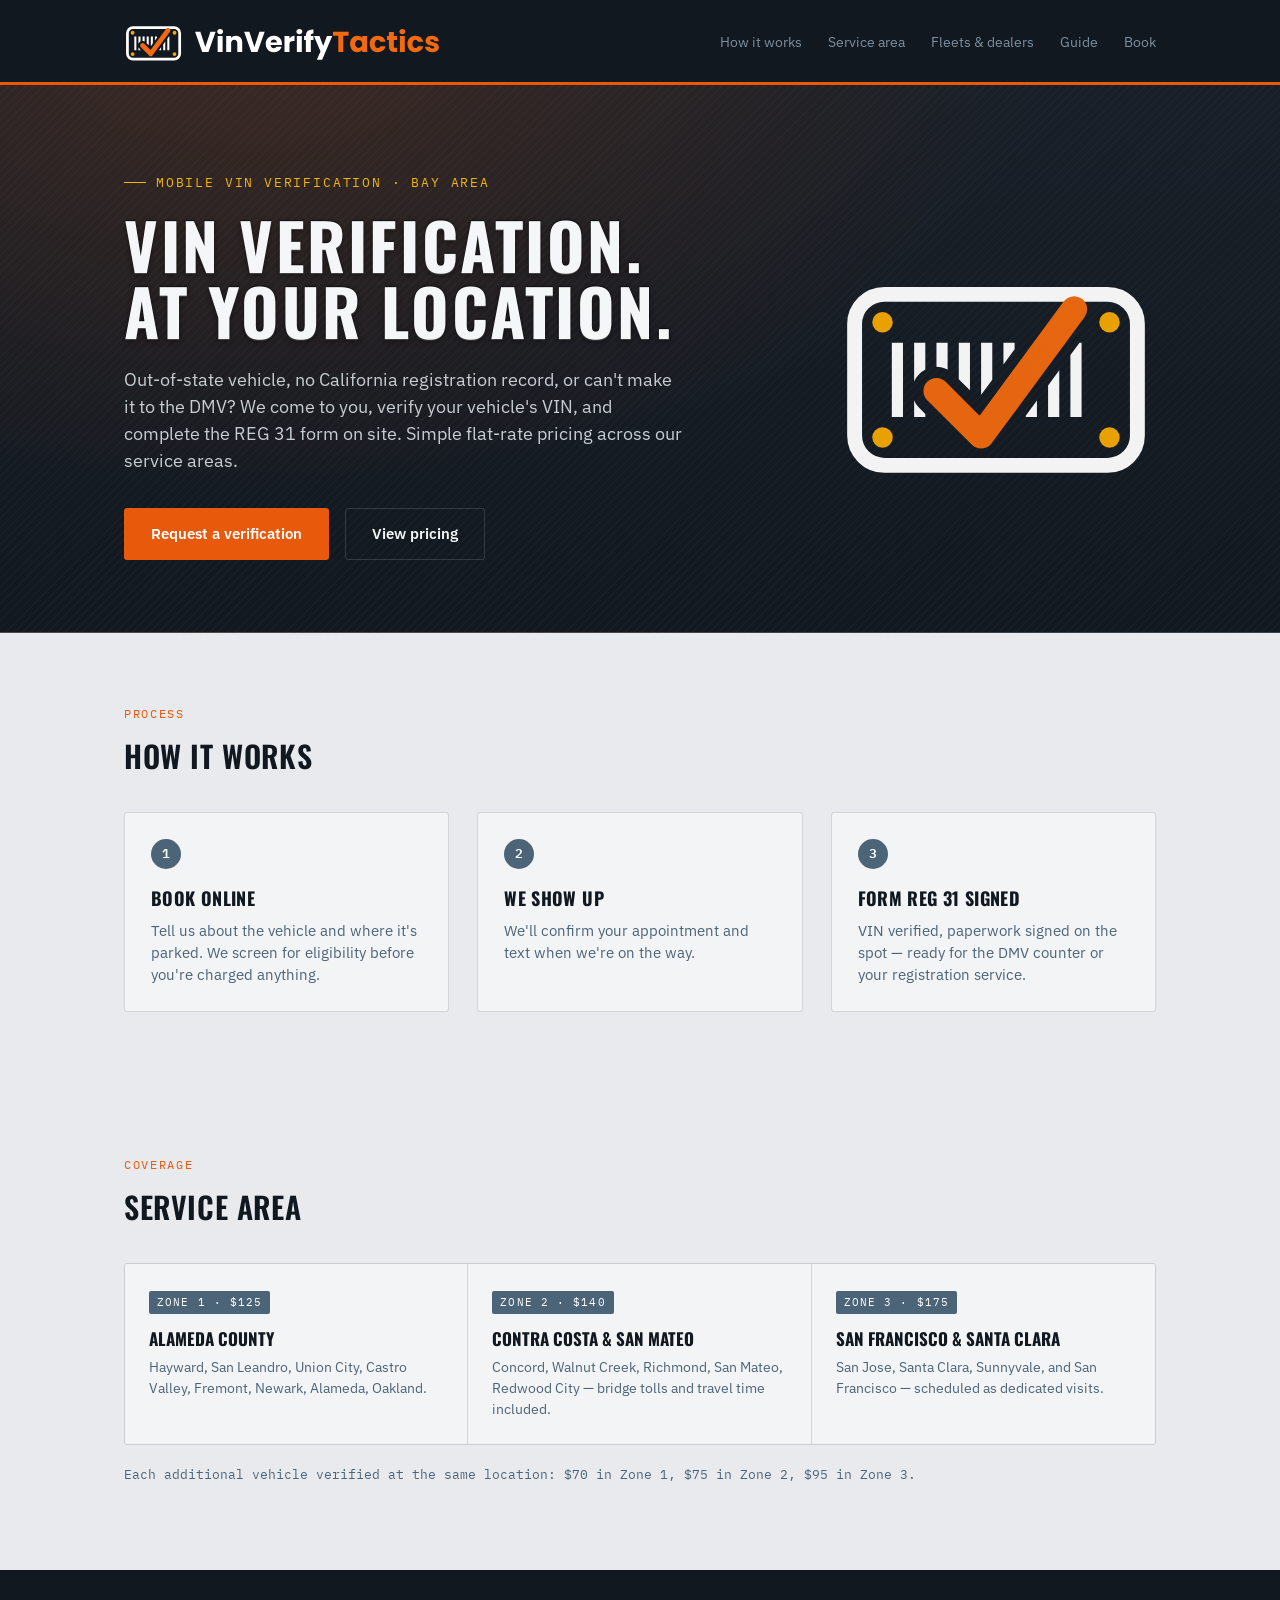
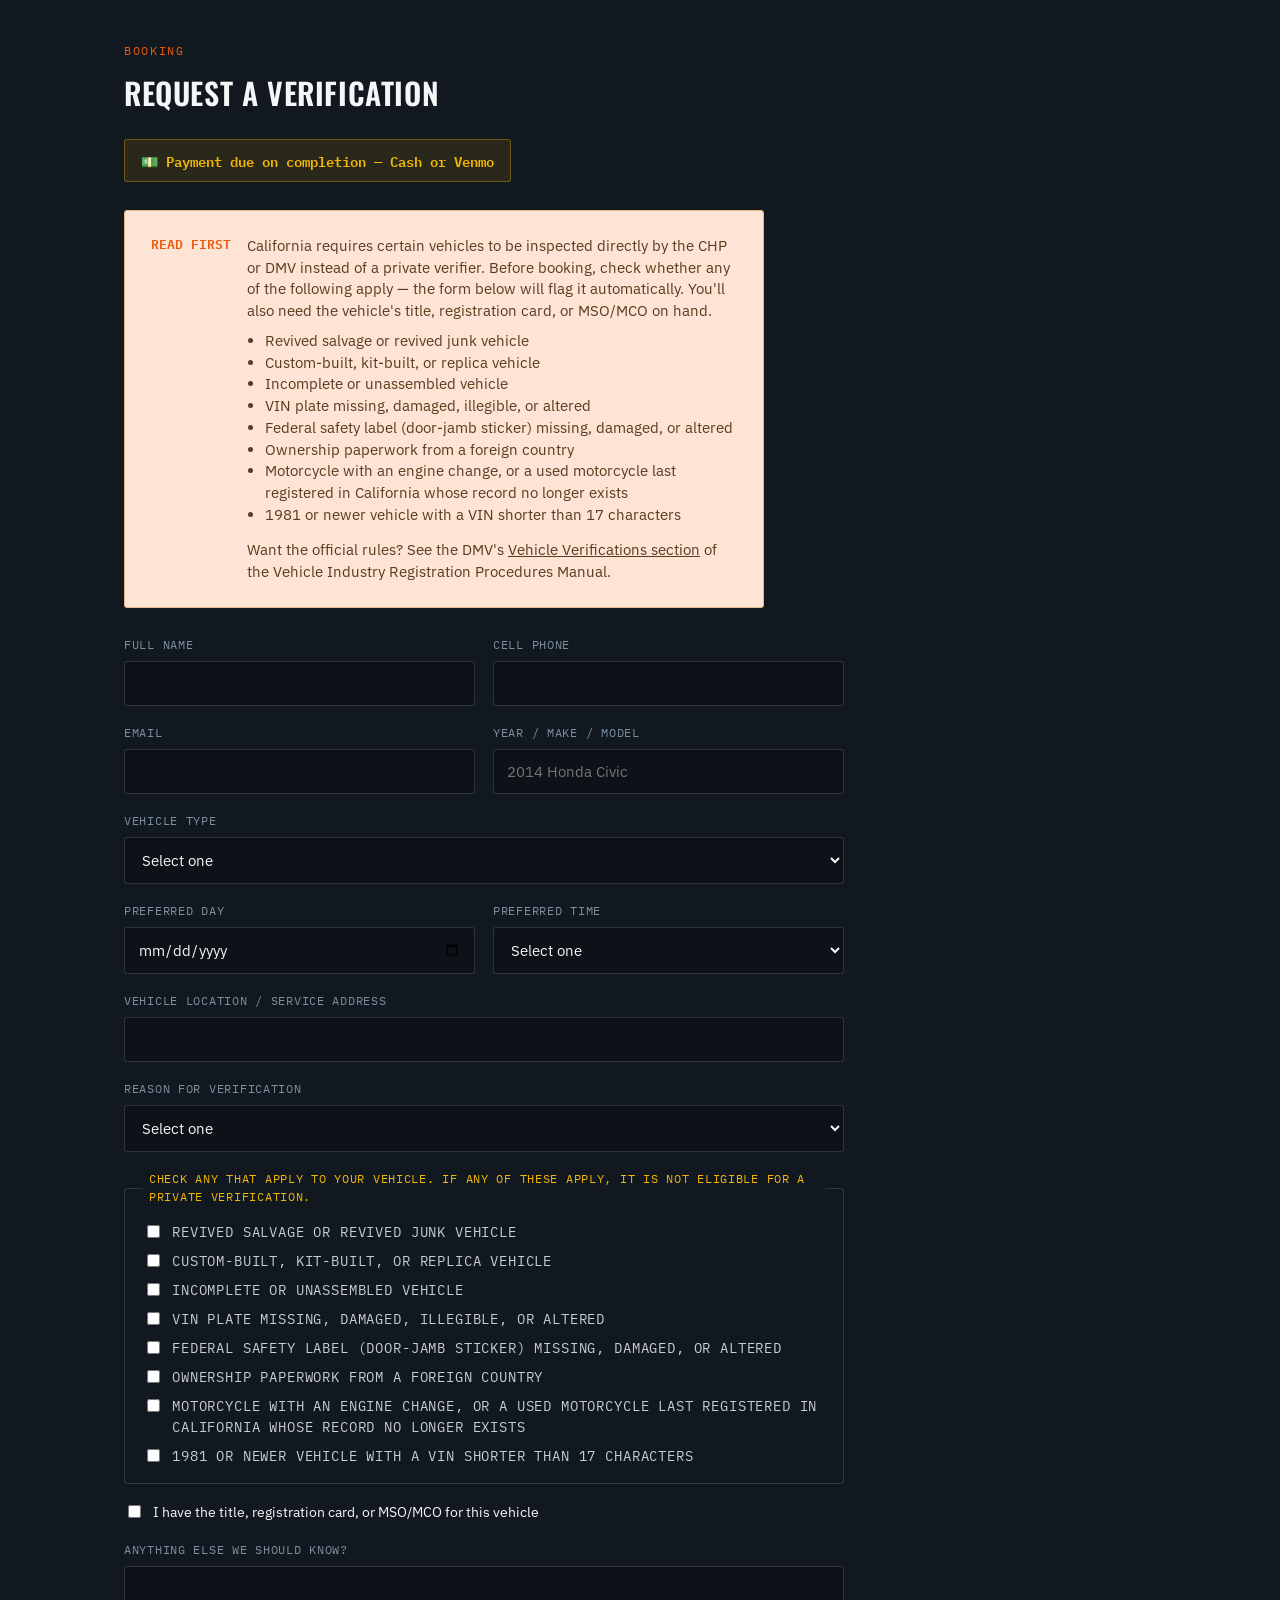
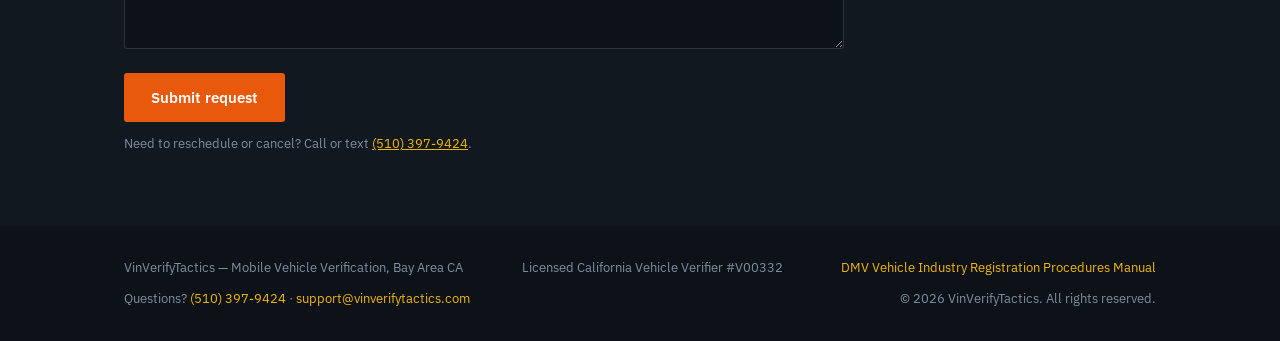
==== index.html @ 60a7d03e "Add copyright notices to site pages and REG 31 tool Co-Authored-By: Claude Sonnet 5.5 <noreply@anthr" ====
<!DOCTYPE html>
<html lang="en">
<head>
<meta charset="UTF-8">
<meta name="viewport" content="width=device-width, initial-scale=1.0">
<title>VinVerifyTactics — Mobile VIN Verification, Bay Area CA</title>
<meta name="description" content="Mobile Form REG 31 VIN verification in Alameda, Contra Costa, San Mateo, and Santa Clara counties. We come to you.">

<!-- Social share preview -->
<meta property="og:title" content="VinVerifyTactics — Mobile VIN Verification, Bay Area CA">
<meta property="og:description" content="Mobile Form REG 31 VIN verification in Alameda, Contra Costa, San Mateo, and Santa Clara counties. We come to you.">
<meta property="og:type" content="website">
<meta property="og:url" content="https://vinverifytactics.com/">
<meta name="twitter:card" content="summary">
<meta name="twitter:title" content="VinVerifyTactics — Mobile VIN Verification, Bay Area CA">
<meta name="twitter:description" content="Mobile Form REG 31 VIN verification in Alameda, Contra Costa, San Mateo, and Santa Clara counties. We come to you.">

<!-- Favicon -->
<link rel="icon" type="image/svg+xml" href="favicon.svg">

<link rel="stylesheet" href="style.css">
</head>
<body>

<header class="site-header">
  <div class="wrap">
    <a href="#" class="brand-logo" aria-label="VinVerifyTactics home"><img src="logo.svg" alt="VinVerifyTactics" height="46"></a>
    <nav>
      <a href="#how">How it works</a>
      <a href="#areas">Service area</a>
      <a href="fleet.html">Fleets &amp; dealers</a>
      <a href="guide.html">Guide</a>
      <a href="#book">Book</a>
    </nav>
  </div>
</header>

<section class="hero">
  <div class="wrap">
    <img src="logo-icon.svg" alt="" aria-hidden="true" class="hero-mark">
    <div class="eyebrow">Mobile VIN Verification · Bay Area</div>
    <h1 class="stamped">VIN verification.<br>At your location.</h1>
    <p class="lede">Out-of-state vehicle, no California registration record, or can't make it to the DMV? We come to you, verify your vehicle's VIN, and complete the REG 31 form on site. Simple flat-rate pricing across our service areas.</p>
    <div>
      <a href="#book" class="btn btn-primary">Request a verification</a>
      <a href="#areas" class="btn btn-ghost" style="margin-left:12px;">View pricing</a>
    </div>
  </div>
</section>

<section id="how">
  <div class="wrap">
    <div class="section-label">Process</div>
    <h2>How it works</h2>
    <div class="steps">
      <div class="step">
        <div class="num">1</div>
        <h3>Book online</h3>
        <p>Tell us about the vehicle and where it's parked. We screen for eligibility before you're charged anything.</p>
      </div>
      <div class="step">
        <div class="num">2</div>
        <h3>We show up</h3>
        <p>We'll confirm your appointment and text when we're on the way.</p>
      </div>
      <div class="step">
        <div class="num">3</div>
        <h3>Form REG 31 signed</h3>
        <p>VIN verified, paperwork signed on the spot — ready for the DMV counter or your registration service.</p>
      </div>
    </div>
  </div>
</section>

<section id="areas">
  <div class="wrap">
    <div class="section-label">Coverage</div>
    <h2>Service area</h2>
    <div class="zones">
      <div class="zone z1">
        <span class="zone-tag">Zone 1 · $125</span>
        <h3>Alameda County</h3>
        <p>Hayward, San Leandro, Union City, Castro Valley, Fremont, Newark, Alameda, Oakland.</p>
      </div>
      <div class="zone z2">
        <span class="zone-tag">Zone 2 · $140</span>
        <h3>Contra Costa &amp; San Mateo</h3>
        <p>Concord, Walnut Creek, Richmond, San Mateo, Redwood City — bridge tolls and travel time included.</p>
      </div>
      <div class="zone z3">
        <span class="zone-tag">Zone 3 · $175</span>
        <h3>San Francisco &amp; Santa Clara</h3>
        <p>San Jose, Santa Clara, Sunnyvale, and San Francisco — scheduled as dedicated visits.</p>
      </div>
    </div>
    <p style="margin-top:20px;font-family:var(--font-mono);font-size:13px;color:var(--steel);">Each additional vehicle verified at the same location: $70 in Zone 1, $75 in Zone 2, $95 in Zone 3.</p>
  </div>
</section>

<section id="book" class="booking">
  <div class="wrap">
    <div class="section-label">Booking</div>
    <h2>Request a verification</h2>

    <div class="payment-note">💵 Payment due on completion — Cash or Venmo</div>

    <div class="callout" style="margin-bottom:28px; max-width:640px;">
      <div class="mark">READ FIRST</div>
      <div>
        <p>California requires certain vehicles to be inspected directly by the CHP or DMV instead of a private verifier. Before booking, check whether any of the following apply — the form below will flag it automatically. You'll also need the vehicle's title, registration card, or MSO/MCO on hand.</p>
        <ul>
          <li>Revived salvage or revived junk vehicle</li>
          <li>Custom-built, kit-built, or replica vehicle</li>
          <li>Incomplete or unassembled vehicle</li>
          <li>VIN plate missing, damaged, illegible, or altered</li>
          <li>Federal safety label (door-jamb sticker) missing, damaged, or altered</li>
          <li>Ownership paperwork from a foreign country</li>
          <li>Motorcycle with an engine change, or a used motorcycle last registered in California whose record no longer exists</li>
          <li>1981 or newer vehicle with a VIN shorter than 17 characters</li>
        </ul>
        <p style="margin-top:12px;font-size:.95em">Want the official rules? See the DMV's <a href="https://www.dmv.ca.gov/portal/handbook/vehicle-industry-registration-procedures-manual-2/general-registration-information/vehicle-verifications/" target="_blank" rel="noopener">Vehicle Verifications section</a> of the Vehicle Industry Registration Procedures Manual.</p>
      </div>
    </div>

    <div id="form-success">
      Request received. We'll text or email you shortly to confirm your appointment window.
    </div>

    <form id="booking-form" class="form-grid" action="https://formspree.io/f/xjyvkedd" method="POST">
      <div>
        <label for="name">Full name</label>
        <input type="text" id="name" name="name" required>
      </div>
      <div>
        <label for="phone">Cell phone</label>
        <input type="tel" id="phone" name="phone" required>
      </div>
      <div>
        <label for="email">Email</label>
        <input type="email" id="email" name="email" required>
      </div>
      <div>
        <label for="vehicle">Year / Make / Model</label>
        <input type="text" id="vehicle" name="vehicle" placeholder="2014 Honda Civic" required>
      </div>
      <div class="full">
        <label for="vtype">Vehicle type</label>
        <select id="vtype" name="vehicle_type" required>
          <option value="">Select one</option>
          <option>Car / SUV / minivan</option>
          <option>Pickup truck</option>
          <option>Commercial truck / van / bus</option>
          <option>Trailer (utility, cargo, flatbed, etc.)</option>
          <option>Travel trailer / fifth wheel / camp trailer</option>
          <option>Motorhome / RV</option>
          <option>Motorcycle (we'll confirm eligibility)</option>
          <option>Off-highway vehicle / ATV (please call first)</option>
          <option>Other / not sure</option>
        </select>
      </div>
      <div>
        <label for="date">Preferred day</label>
        <input type="date" id="date" name="preferred_date" required>
      </div>
      <div>
        <label for="time">Preferred time</label>
        <select id="time" name="preferred_time" required>
          <option value="">Select one</option>
          <option>Morning</option>
          <option>Afternoon</option>
          <option>Evening</option>
          <option>Flexible</option>
        </select>
      </div>
      <div class="full">
        <label for="address">Vehicle location / service address</label>
        <input type="text" id="address" name="address" required>
      </div>
      <div class="full">
        <label for="reason">Reason for verification</label>
        <select id="reason" name="reason" required>
          <option value="">Select one</option>
          <option>Out-of-state vehicle / moving to California</option>
          <option>Out-of-state title transfer</option>
          <option>No California registration record</option>
          <option>Commercial fleet / trailer addition</option>
          <option>Dealer inventory</option>
          <option>Can't make it to the DMV</option>
          <option>Other</option>
        </select>
      </div>

      <div class="full">
        <fieldset>
          <legend>Check any that apply to your vehicle. If any of these apply, it is not eligible for a private verification.</legend>
          <label class="check-row"><input type="checkbox" name="flag_salvage" class="eligibility-flag"> Revived salvage or revived junk vehicle</label>
          <label class="check-row"><input type="checkbox" name="flag_kit" class="eligibility-flag"> Custom-built, kit-built, or replica vehicle</label>
          <label class="check-row"><input type="checkbox" name="flag_incomplete" class="eligibility-flag"> Incomplete or unassembled vehicle</label>
          <label class="check-row"><input type="checkbox" name="flag_vin" class="eligibility-flag"> VIN plate missing, damaged, illegible, or altered</label>
          <label class="check-row"><input type="checkbox" name="flag_label" class="eligibility-flag"> Federal safety label (door-jamb sticker) missing, damaged, or altered</label>
          <label class="check-row"><input type="checkbox" name="flag_foreign" class="eligibility-flag"> Ownership paperwork from a foreign country</label>
          <label class="check-row"><input type="checkbox" name="flag_moto" class="eligibility-flag"> Motorcycle with an engine change, or a used motorcycle last registered in California whose record no longer exists</label>
          <label class="check-row"><input type="checkbox" name="flag_shortvin" class="eligibility-flag"> 1981 or newer vehicle with a VIN shorter than 17 characters</label>
        </fieldset>
      </div>

      <div id="blocked-msg" class="full">
        Based on your answer, California requires this vehicle to be inspected directly by the CHP or DMV rather than a private verifier — we're not able to sign Form REG 31 for this vehicle. <a href="https://www.chp.ca.gov/find-an-office/" target="_blank" rel="noopener">Find a CHP office →</a> · <a href="https://www.dmv.ca.gov/portal/locations/" target="_blank" rel="noopener">Find a DMV office →</a> (call first to confirm they can verify your vehicle and whether you need an appointment)
      </div>

      <div class="full">
        <label class="check-row" style="text-transform:none;letter-spacing:0;font-family:var(--font-body);font-size:14px;color:#F5F6F7;"><input type="checkbox" name="has_documents" value="Yes - customer has title, registration card, or MSO/MCO" required> I have the title, registration card, or MSO/MCO for this vehicle</label>
      </div>

      <div class="full">
        <label for="notes">Anything else we should know?</label>
        <textarea id="notes" name="notes" rows="3"></textarea>
      </div>

      <div class="full">
        <button type="submit" class="btn btn-primary" id="submit-btn">Submit request</button>
        <p style="margin:12px 0 0;font-size:13px;color:var(--steel-soft);">Need to reschedule or cancel? Call or text <a href="tel:+15103979424" style="color:var(--tag);">(510) 397-9424</a>.</p>
      </div>
    </form>

    <div id="form-error" style="display:none;background:#3A1E12;border:1px solid var(--accent);border-radius:var(--radius);padding:18px 20px;color:#FBD9BE;font-size:14.5px;max-width:640px;margin-top:18px;">
      Something went wrong sending your request. Please call or text <a href="tel:+15103979424" style="color:var(--tag);">(510) 397-9424</a> and we'll book you directly.
    </div>
  </div>
</section>

<footer>
  <div class="wrap">
    <div>VinVerifyTactics — Mobile Vehicle Verification, Bay Area CA</div>
    <div>Licensed California Vehicle Verifier #V00332</div>
    <div><a href="https://www.dmv.ca.gov/portal/handbook/vehicle-industry-registration-procedures-manual-2/" target="_blank" rel="noopener">DMV Vehicle Industry Registration Procedures Manual</a></div>
    <div>Questions? <a href="tel:+15103979424">(510) 397-9424</a> · <a href="mailto:support@vinverifytactics.com">support@vinverifytactics.com</a></div>
    <div>© 2026 VinVerifyTactics. All rights reserved.</div>
  </div>
</footer>

<script src="app.js"></script>
</body>
</html>
---- style.css ----
@import url('https://fonts.googleapis.com/css2?family=Oswald:wght@500;600;700&family=IBM+Plex+Sans:wght@400;500;600&family=IBM+Plex+Mono:wght@500;600&display=swap');

:root{
  --bg: #12181F;
  --bg-raised: #1B232C;
  --paper: #E8EAED;
  --paper-raised: #F3F4F6;
  --ink: #12181F;
  --steel: #4C6478;
  --steel-soft: #7C8FA0;
  --accent: #E8590C;
  --accent-soft: #FDE4D4;
  --tag: #F2B705;
  --line-dark: rgba(255,255,255,0.14);
  --line-light: rgba(18,24,31,0.14);
  --font-display: 'Oswald', sans-serif;
  --font-body: 'IBM Plex Sans', sans-serif;
  --font-mono: 'IBM Plex Mono', monospace;
  --radius: 3px;
}

*{box-sizing:border-box;}
html{scroll-behavior:smooth;}
body{
  margin:0;
  font-family:var(--font-body);
  color:var(--ink);
  background:var(--paper);
  line-height:1.5;
}
img{max-width:100%;display:block;}
a{color:inherit;}

.wrap{max-width:1080px;margin:0 auto;padding:0 24px;}

/* ---------- Stamped headline treatment ---------- */
.stamped{
  font-family:var(--font-display);
  font-weight:700;
  text-transform:uppercase;
  letter-spacing:0.04em;
  color:#F5F6F7;
  text-shadow:
    0 1px 0 rgba(255,255,255,0.18),
    0 -1px 1px rgba(0,0,0,0.55),
    0 2px 6px rgba(0,0,0,0.45);
}
.stamped.dark{
  color:var(--ink);
  text-shadow:
    0 1px 0 rgba(255,255,255,0.55),
    0 -1px 1px rgba(18,24,31,0.15);
}

/* ---------- Header ---------- */
.site-header{
  background:var(--bg);
  border-bottom:3px solid var(--accent);
  padding:18px 0;
}
.site-header .wrap{display:flex;align-items:center;justify-content:space-between;}
.brand{
  font-family:var(--font-mono);
  font-weight:600;
  color:#F5F6F7;
  font-size:15px;
  letter-spacing:0.08em;
  display:flex;
  align-items:center;
  gap:10px;
}
.brand .plate{
  border:1.5px solid var(--tag);
  color:var(--tag);
  padding:2px 7px;
  border-radius:2px;
  font-size:11px;
  letter-spacing:0.12em;
}
.site-header nav a{
  font-family:var(--font-body);
  font-size:14px;
  color:var(--steel-soft);
  text-decoration:none;
  margin-left:22px;
}
.site-header nav a:hover{color:#F5F6F7;}

/* ---------- Hero ---------- */
.hero{
  background:
    radial-gradient(ellipse at 20% -10%, rgba(232,89,12,0.18), transparent 55%),
    repeating-linear-gradient(135deg, rgba(255,255,255,0.02) 0px, rgba(255,255,255,0.02) 2px, transparent 2px, transparent 6px),
    linear-gradient(180deg, #171F28 0%, #12181F 100%);
  color:#F5F6F7;
  padding:88px 0 72px;
  position:relative;
  border-bottom:1px solid var(--line-dark);
}
.hero .eyebrow{
  font-family:var(--font-mono);
  font-size:13px;
  letter-spacing:0.14em;
  color:var(--tag);
  text-transform:uppercase;
  margin-bottom:18px;
  display:flex;
  align-items:center;
  gap:10px;
}
.hero .eyebrow::before{content:"";width:22px;height:1px;background:var(--tag);display:inline-block;}
.hero h1{
  font-size:clamp(38px, 6vw, 64px);
  line-height:1.04;
  margin:0 0 22px;
  max-width:820px;
}
.hero p.lede{
  font-family:var(--font-body);
  font-size:18px;
  color:#C7CDD3;
  max-width:560px;
  margin:0 0 34px;
}
.vin-sample{
  display:inline-flex;
  gap:2px;
  font-family:var(--font-mono);
  font-weight:600;
  font-size:15px;
  letter-spacing:0.14em;
  padding:14px 18px;
  background:#0D1218;
  border:1px solid var(--line-dark);
  border-radius:var(--radius);
  margin-bottom:38px;
  color:var(--steel-soft);
}
.vin-sample .verified{color:var(--tag);}

.btn{
  display:inline-flex;
  align-items:center;
  gap:10px;
  font-family:var(--font-body);
  font-weight:600;
  font-size:15px;
  padding:14px 26px;
  border-radius:var(--radius);
  text-decoration:none;
  border:1px solid transparent;
  cursor:pointer;
}
.btn-primary{background:var(--accent);color:#fff;}
.btn-primary:hover{background:#D14F09;}
.btn-ghost{background:transparent;border-color:var(--line-dark);color:#F5F6F7;}
.btn-ghost:hover{border-color:var(--steel-soft);}

/* ---------- Sections ---------- */
section{padding:72px 0;}
.section-label{
  font-family:var(--font-mono);
  font-size:12px;
  letter-spacing:0.14em;
  text-transform:uppercase;
  color:var(--accent);
  margin-bottom:10px;
}
h2{
  font-family:var(--font-display);
  font-weight:600;
  text-transform:uppercase;
  letter-spacing:0.02em;
  font-size:30px;
  margin:0 0 34px;
}

/* Steps */
.steps{display:grid;grid-template-columns:repeat(3,1fr);gap:28px;}
.step{
  background:var(--paper-raised);
  border:1px solid var(--line-light);
  border-radius:var(--radius);
  padding:26px;
}
.step .num{
  font-family:var(--font-mono);
  font-weight:600;
  font-size:13px;
  color:#fff;
  background:var(--steel);
  width:30px;height:30px;
  border-radius:50%;
  display:flex;align-items:center;justify-content:center;
  margin-bottom:16px;
}
.step h3{font-family:var(--font-display);font-size:18px;text-transform:uppercase;margin:0 0 8px;letter-spacing:0.02em;}
.step p{margin:0;color:var(--steel);font-size:14.5px;}

/* Zones */
.zones{display:grid;grid-template-columns:repeat(3,1fr);gap:0;border:1px solid var(--line-light);border-radius:var(--radius);overflow:hidden;}
.zone{padding:24px;border-right:1px solid var(--line-light);background:var(--paper-raised);}
.zone:last-child{border-right:none;}
.zone .zone-tag{
  font-family:var(--font-mono);
  font-size:11px;
  letter-spacing:0.1em;
  text-transform:uppercase;
  color:#fff;
  background:var(--steel);
  display:inline-block;
  padding:3px 8px;
  border-radius:2px;
  margin-bottom:12px;
}
.zone h3{font-family:var(--font-display);font-size:17px;text-transform:uppercase;margin:0 0 6px;}
.zone p{margin:0;color:var(--steel);font-size:14px;}

/* Eligibility callout */
.callout{
  border:1px solid #E3B98A;
  background:var(--accent-soft);
  border-radius:var(--radius);
  padding:24px 26px;
  display:flex;
  gap:16px;
}
.callout .mark{
  font-family:var(--font-mono);
  font-weight:600;
  color:var(--accent);
  font-size:13px;
  flex-shrink:0;
}
.callout p{margin:0 0 8px;font-size:14.5px;color:#5C3B1E;}
.callout p:last-child{margin-bottom:0;}
.callout ul{margin:8px 0;padding-left:18px;color:#5C3B1E;font-size:14.5px;}

/* Payment note */
.payment-note{
  display:inline-flex;
  align-items:center;
  gap:8px;
  font-family:var(--font-mono);
  font-size:14px;
  font-weight:600;
  color:var(--tag);
  background:rgba(242,183,5,0.1);
  border:1px solid rgba(242,183,5,0.35);
  border-radius:var(--radius);
  padding:10px 16px;
  margin:-16px 0 28px;
}

/* Form */
.booking{background:var(--bg);color:#F5F6F7;}
.booking h2{color:#F5F6F7;}
.form-grid{
  display:grid;
  grid-template-columns:1fr 1fr;
  gap:18px;
  max-width:720px;
}
.form-grid .full{grid-column:1 / -1;}
label{
  display:block;
  font-family:var(--font-mono);
  font-size:12px;
  letter-spacing:0.06em;
  text-transform:uppercase;
  color:var(--steel-soft);
  margin-bottom:7px;
}
input[type=text], input[type=email], input[type=tel], input[type=date], select, textarea{
  width:100%;
  background:#0D1218;
  border:1px solid var(--line-dark);
  border-radius:var(--radius);
  padding:12px 13px;
  color:#F5F6F7;
  font-family:var(--font-body);
  font-size:14.5px;
}
input:focus, select:focus, textarea:focus{outline:2px solid var(--tag);outline-offset:1px;}
fieldset{border:1px solid var(--line-dark);border-radius:var(--radius);padding:16px 18px;margin:0;}
fieldset legend{
  font-family:var(--font-mono);
  font-size:12px;
  letter-spacing:0.06em;
  text-transform:uppercase;
  color:var(--tag);
  padding:0 6px;
}
.check-row{display:flex;align-items:flex-start;gap:9px;font-size:14px;color:#C7CDD3;margin-bottom:8px;}
.check-row:last-child{margin-bottom:0;}
.check-row input{width:auto;margin-top:3px;}

#blocked-msg{
  display:none;
  background:#3A1E12;
  border:1px solid var(--accent);
  border-radius:var(--radius);
  padding:18px 20px;
  color:#FBD9BE;
  font-size:14.5px;
  max-width:640px;
}
#blocked-msg a{color:var(--tag);}

#form-success{
  display:none;
  background:#12271C;
  border:1px solid #2E7D4F;
  border-radius:var(--radius);
  padding:18px 20px;
  color:#B9E8CC;
  font-size:14.5px;
  max-width:640px;
}

/* Footer */
footer{background:#0D1218;color:var(--steel-soft);padding:32px 0;font-size:13px;}
footer .wrap{display:flex;justify-content:space-between;align-items:center;flex-wrap:wrap;gap:12px;}
footer a{color:var(--tag);text-decoration:none;}

@media (max-width: 760px){
  .steps, .form-grid{grid-template-columns:1fr;}
  .zones{grid-template-columns:1fr;}
  .zone{border-right:none;border-bottom:1px solid var(--line-light);}
  .zone:last-child{border-bottom:none;}
  .site-header nav{display:none;}
}

/* Reduced motion */
@media (prefers-reduced-motion: reduce){
  html{scroll-behavior:auto;}
}

/* Logo in header and hero */
.brand-logo{display:inline-flex;align-items:center;line-height:0;}
.brand-logo img{height:46px;width:auto;display:block;}
.hero .wrap{position:relative;}
.hero-mark{position:absolute;right:24px;top:50%;transform:translateY(-50%);width:320px;height:auto;opacity:.95;}
@media (max-width: 900px){.hero-mark{display:none;}}
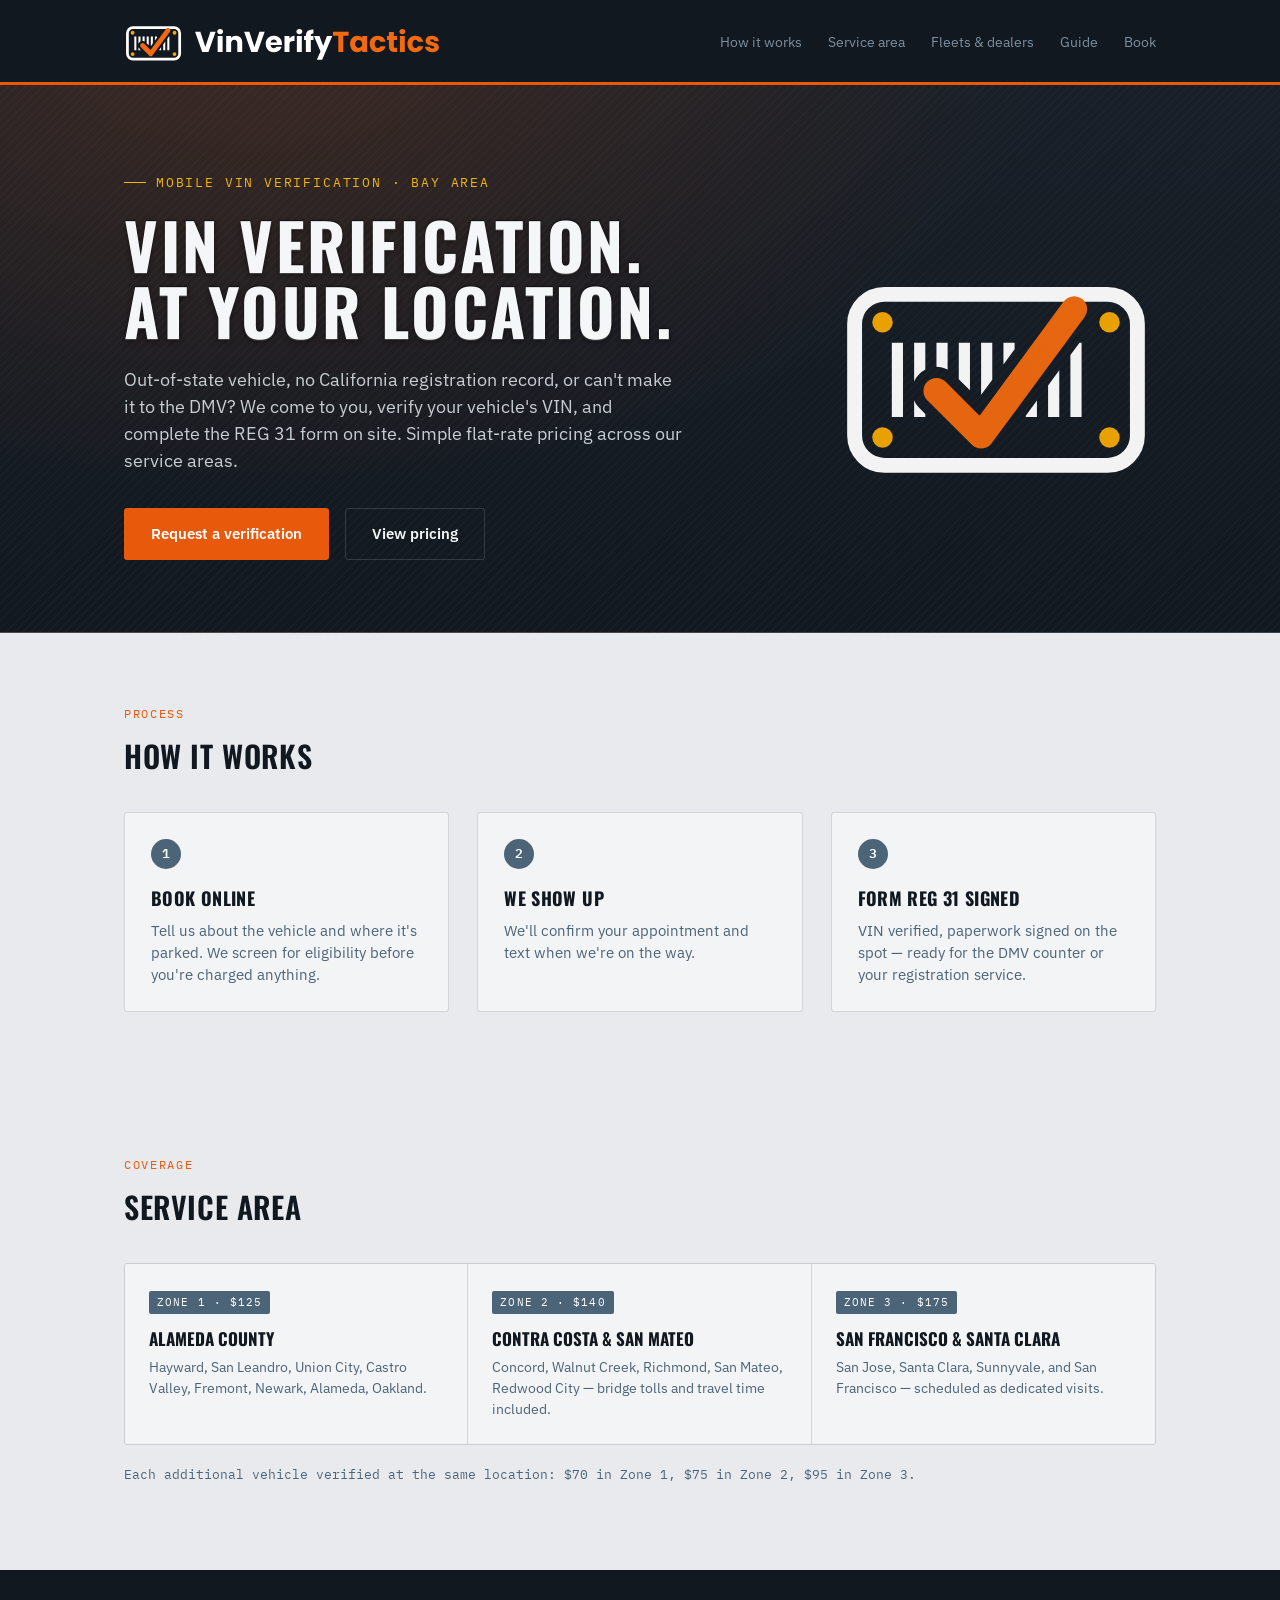
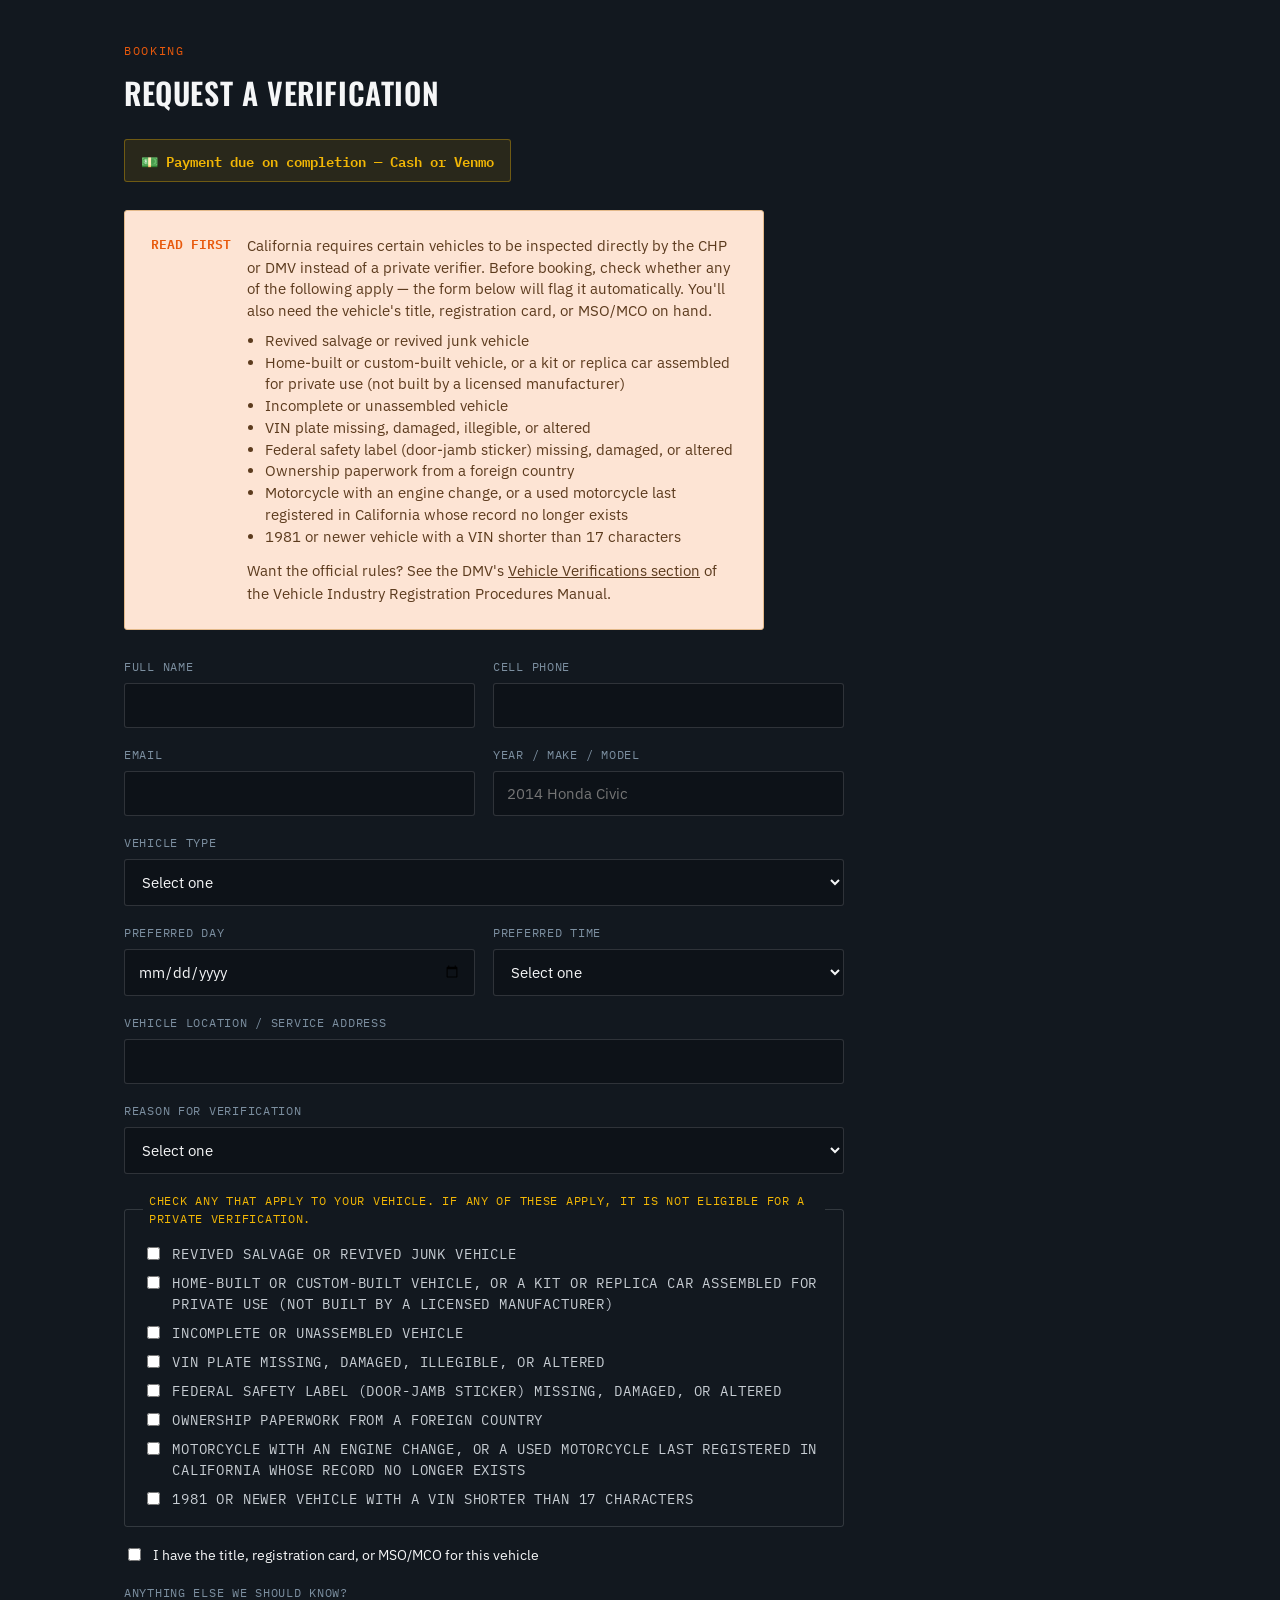
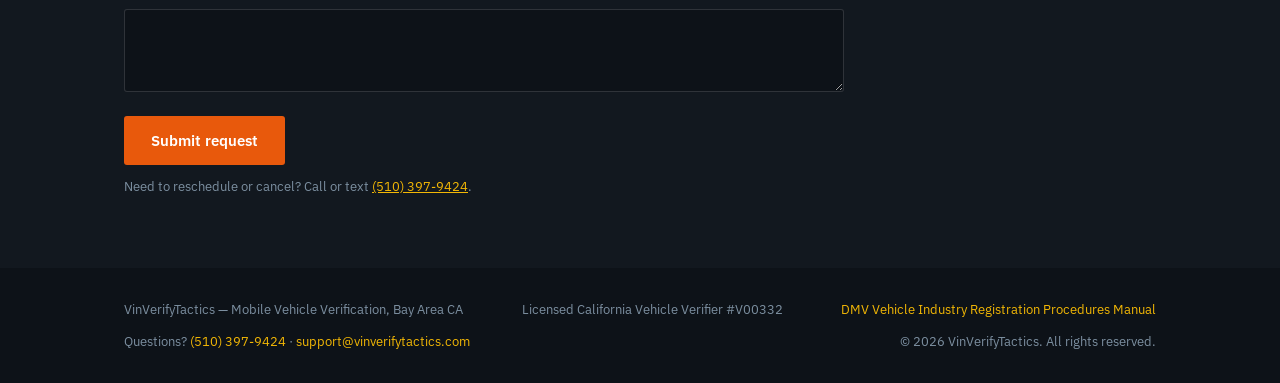
==== commit 9a93b43f: "Clarify kit/replica wording: private-use builds are specially constructed; licensed-manufacturer kit" ====
--- a/index.html
+++ b/index.html
@@ -110,7 +110,7 @@
         <p>California requires certain vehicles to be inspected directly by the CHP or DMV instead of a private verifier. Before booking, check whether any of the following apply — the form below will flag it automatically. You'll also need the vehicle's title, registration card, or MSO/MCO on hand.</p>
         <ul>
           <li>Revived salvage or revived junk vehicle</li>
-          <li>Custom-built, kit-built, or replica vehicle</li>
+          <li>Home-built or custom-built vehicle, or a kit or replica car assembled for private use (not built by a licensed manufacturer)</li>
           <li>Incomplete or unassembled vehicle</li>
           <li>VIN plate missing, damaged, illegible, or altered</li>
           <li>Federal safety label (door-jamb sticker) missing, damaged, or altered</li>
@@ -154,7 +154,8 @@
           <option>Travel trailer / fifth wheel / camp trailer</option>
           <option>Motorhome / RV</option>
           <option>Motorcycle (we'll confirm eligibility)</option>
-          <option>Off-highway vehicle / ATV (please call first)</option>
+          <option>Off-highway vehicle / ATV (we'll confirm eligibility)</option>
+          <option>Golf cart / low-speed vehicle (we'll confirm eligibility)</option>
           <option>Other / not sure</option>
         </select>
       </div>
@@ -194,7 +195,7 @@
         <fieldset>
           <legend>Check any that apply to your vehicle. If any of these apply, it is not eligible for a private verification.</legend>
           <label class="check-row"><input type="checkbox" name="flag_salvage" class="eligibility-flag"> Revived salvage or revived junk vehicle</label>
-          <label class="check-row"><input type="checkbox" name="flag_kit" class="eligibility-flag"> Custom-built, kit-built, or replica vehicle</label>
+          <label class="check-row"><input type="checkbox" name="flag_kit" class="eligibility-flag"> Home-built or custom-built vehicle, or a kit or replica car assembled for private use (not built by a licensed manufacturer)</label>
           <label class="check-row"><input type="checkbox" name="flag_incomplete" class="eligibility-flag"> Incomplete or unassembled vehicle</label>
           <label class="check-row"><input type="checkbox" name="flag_vin" class="eligibility-flag"> VIN plate missing, damaged, illegible, or altered</label>
           <label class="check-row"><input type="checkbox" name="flag_label" class="eligibility-flag"> Federal safety label (door-jamb sticker) missing, damaged, or altered</label>
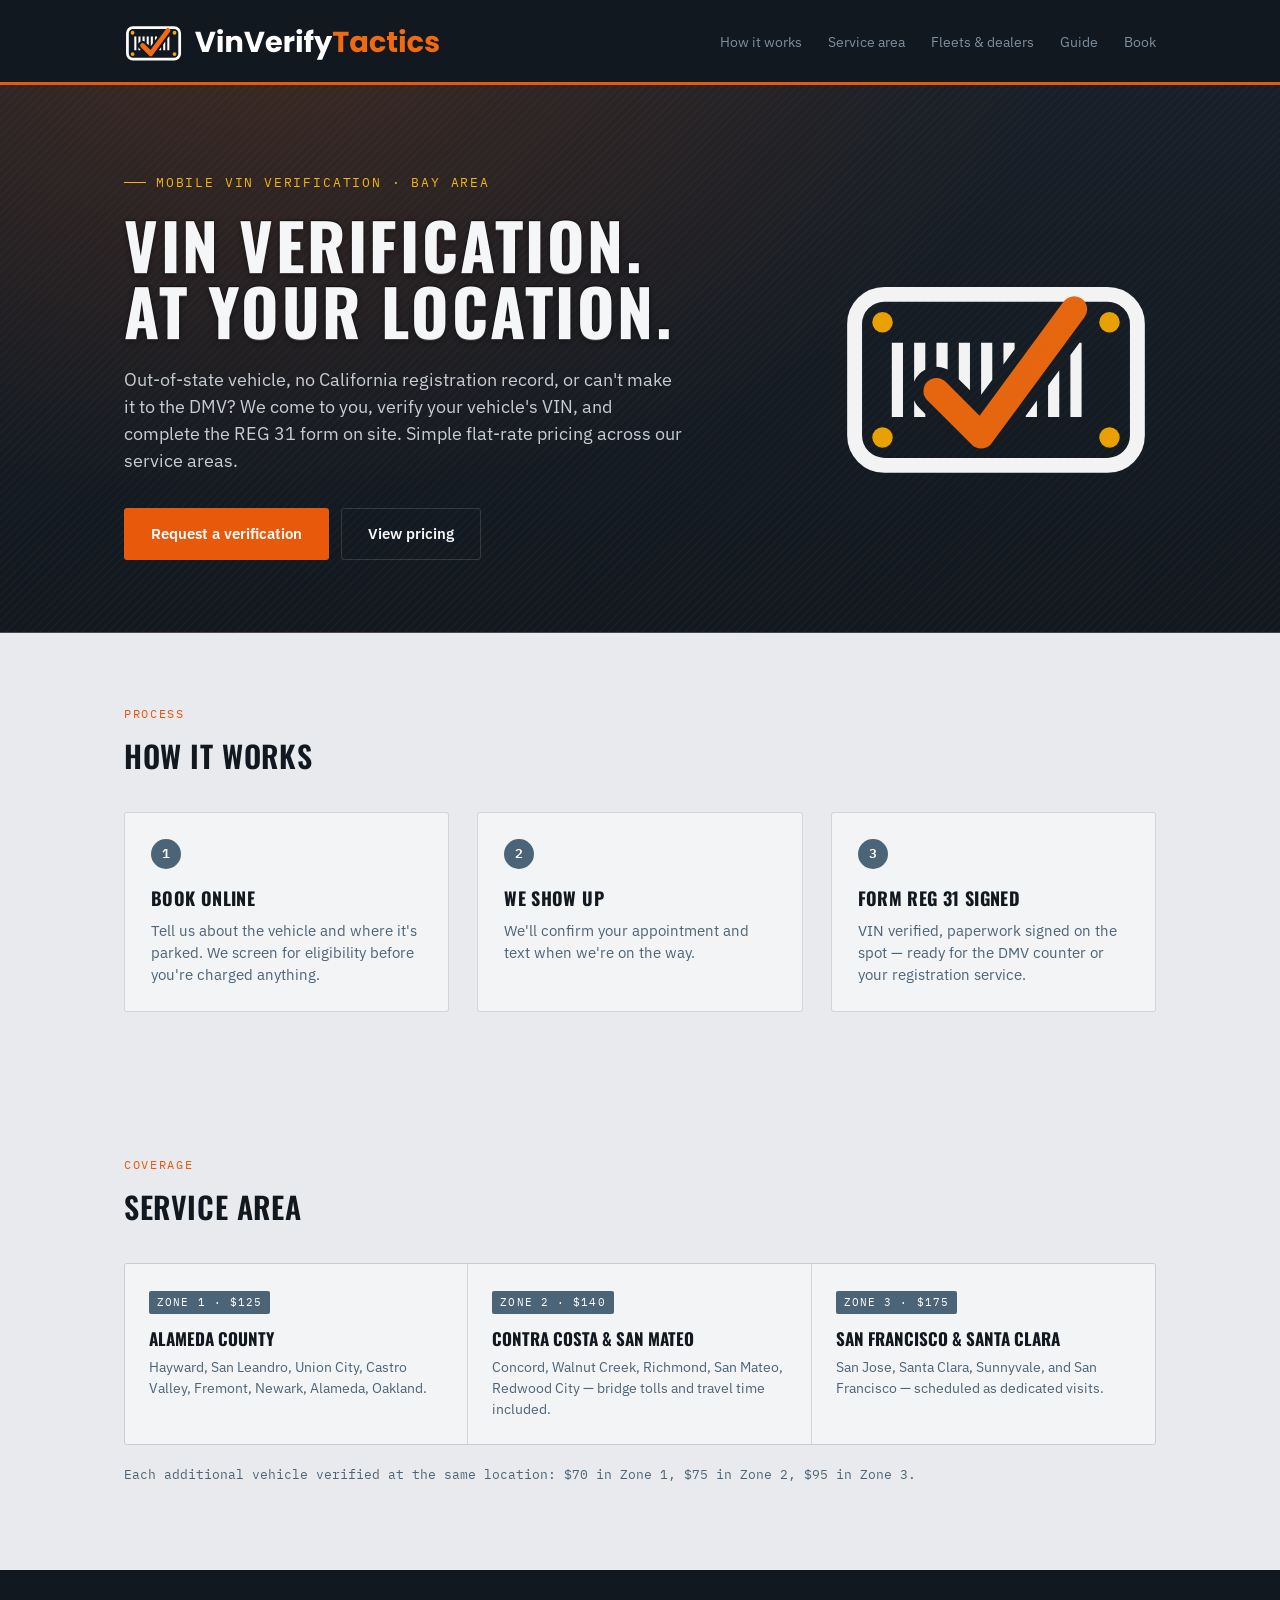
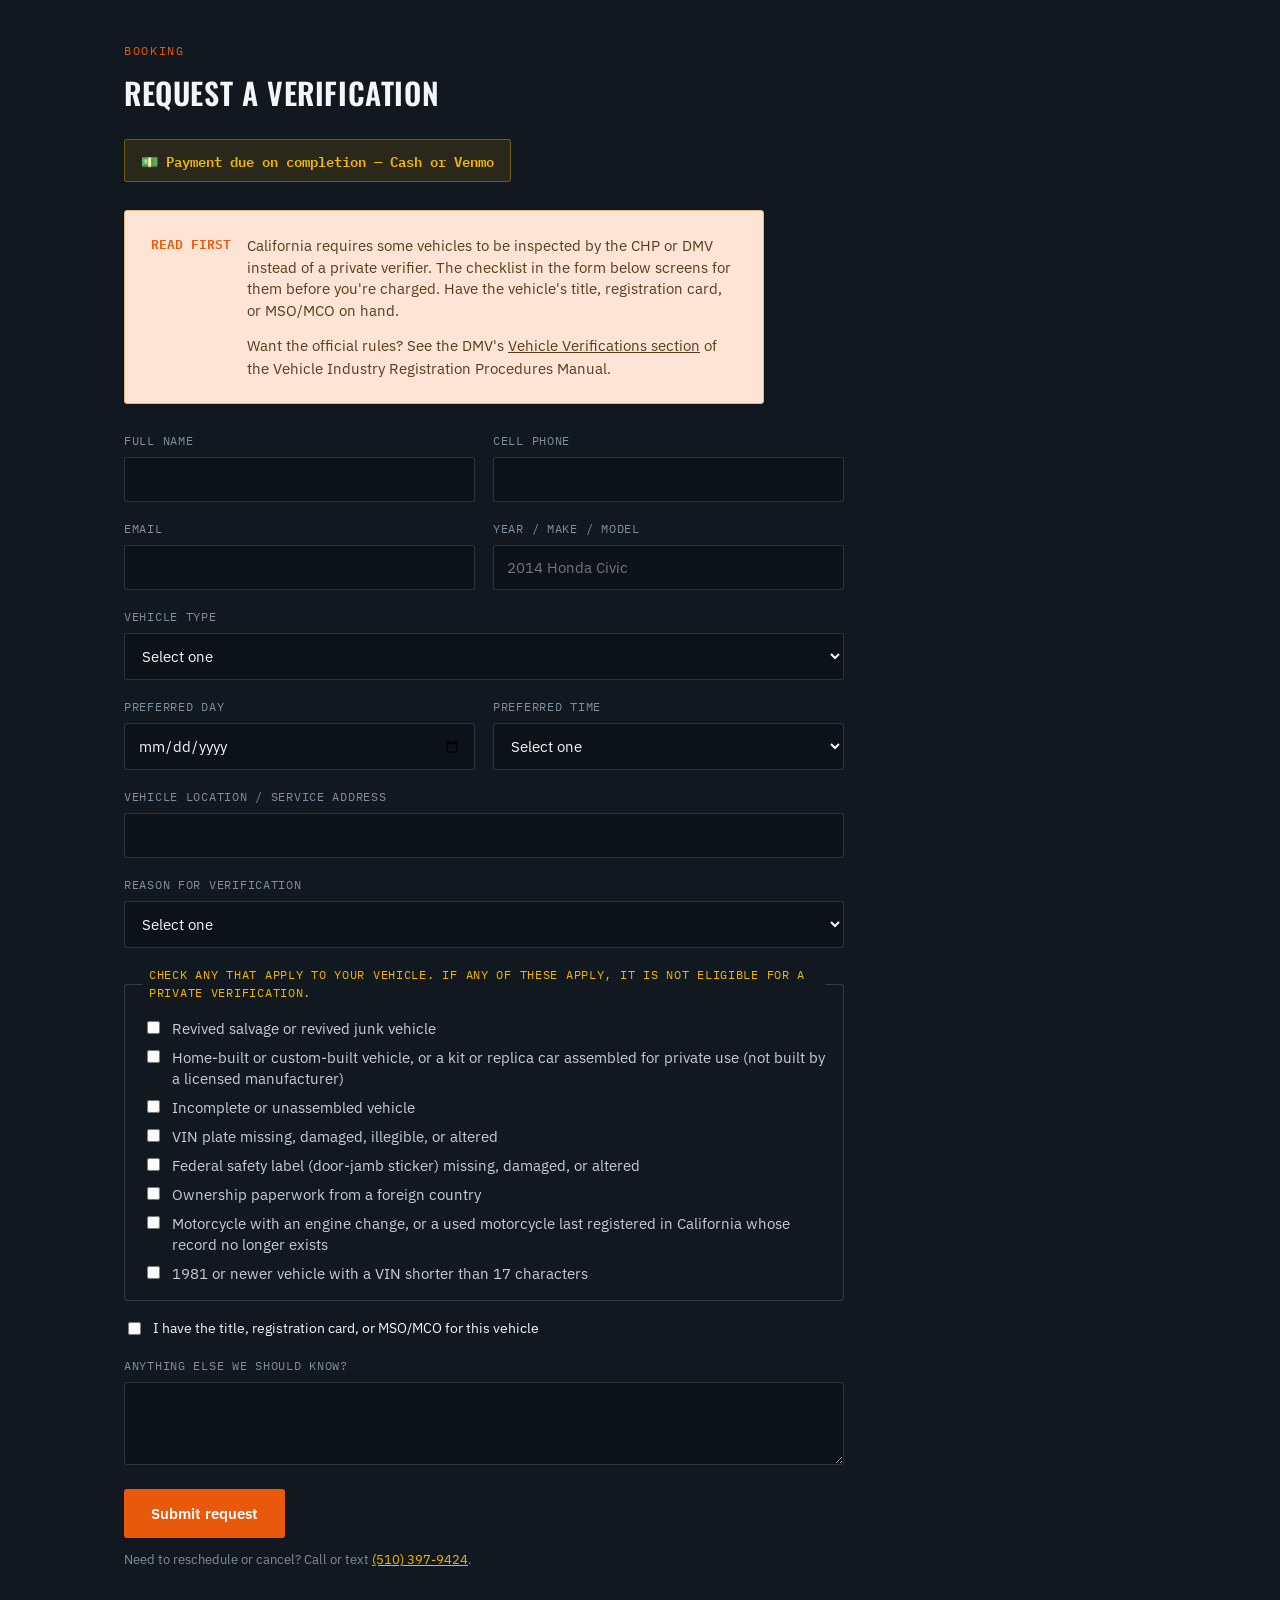
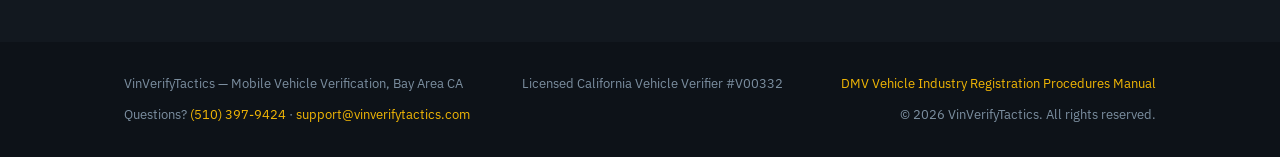
==== commit 742c76c8: "Home page: shorten READ FIRST (no duplicate list), sentence-case checklist, full-width hero buttons " ====
--- a/index.html
+++ b/index.html
@@ -41,9 +41,9 @@
     <div class="eyebrow">Mobile VIN Verification · Bay Area</div>
     <h1 class="stamped">VIN verification.<br>At your location.</h1>
     <p class="lede">Out-of-state vehicle, no California registration record, or can't make it to the DMV? We come to you, verify your vehicle's VIN, and complete the REG 31 form on site. Simple flat-rate pricing across our service areas.</p>
-    <div>
+    <div class="hero-btns">
       <a href="#book" class="btn btn-primary">Request a verification</a>
-      <a href="#areas" class="btn btn-ghost" style="margin-left:12px;">View pricing</a>
+      <a href="#areas" class="btn btn-ghost">View pricing</a>
     </div>
   </div>
 </section>
@@ -107,17 +107,7 @@
     <div class="callout" style="margin-bottom:28px; max-width:640px;">
       <div class="mark">READ FIRST</div>
       <div>
-        <p>California requires certain vehicles to be inspected directly by the CHP or DMV instead of a private verifier. Before booking, check whether any of the following apply — the form below will flag it automatically. You'll also need the vehicle's title, registration card, or MSO/MCO on hand.</p>
-        <ul>
-          <li>Revived salvage or revived junk vehicle</li>
-          <li>Home-built or custom-built vehicle, or a kit or replica car assembled for private use (not built by a licensed manufacturer)</li>
-          <li>Incomplete or unassembled vehicle</li>
-          <li>VIN plate missing, damaged, illegible, or altered</li>
-          <li>Federal safety label (door-jamb sticker) missing, damaged, or altered</li>
-          <li>Ownership paperwork from a foreign country</li>
-          <li>Motorcycle with an engine change, or a used motorcycle last registered in California whose record no longer exists</li>
-          <li>1981 or newer vehicle with a VIN shorter than 17 characters</li>
-        </ul>
+        <p>California requires some vehicles to be inspected by the CHP or DMV instead of a private verifier. The checklist in the form below screens for them before you're charged. Have the vehicle's title, registration card, or MSO/MCO on hand.</p>
         <p style="margin-top:12px;font-size:.95em">Want the official rules? See the DMV's <a href="https://www.dmv.ca.gov/portal/handbook/vehicle-industry-registration-procedures-manual-2/general-registration-information/vehicle-verifications/" target="_blank" rel="noopener">Vehicle Verifications section</a> of the Vehicle Industry Registration Procedures Manual.</p>
       </div>
     </div>
--- a/style.css
+++ b/style.css
@@ -342,3 +342,7 @@
 .hero .wrap{position:relative;}
 .hero-mark{position:absolute;right:24px;top:50%;transform:translateY(-50%);width:320px;height:auto;opacity:.95;}
 @media (max-width: 900px){.hero-mark{display:none;}}
+
+.hero-btns{display:flex;flex-wrap:wrap;gap:12px}
+@media (max-width:520px){.hero-btns .btn{flex:1 1 100%;justify-content:center}}
+.check-row{text-transform:none;letter-spacing:0;font-family:var(--font-body);font-size:15px;line-height:1.4}
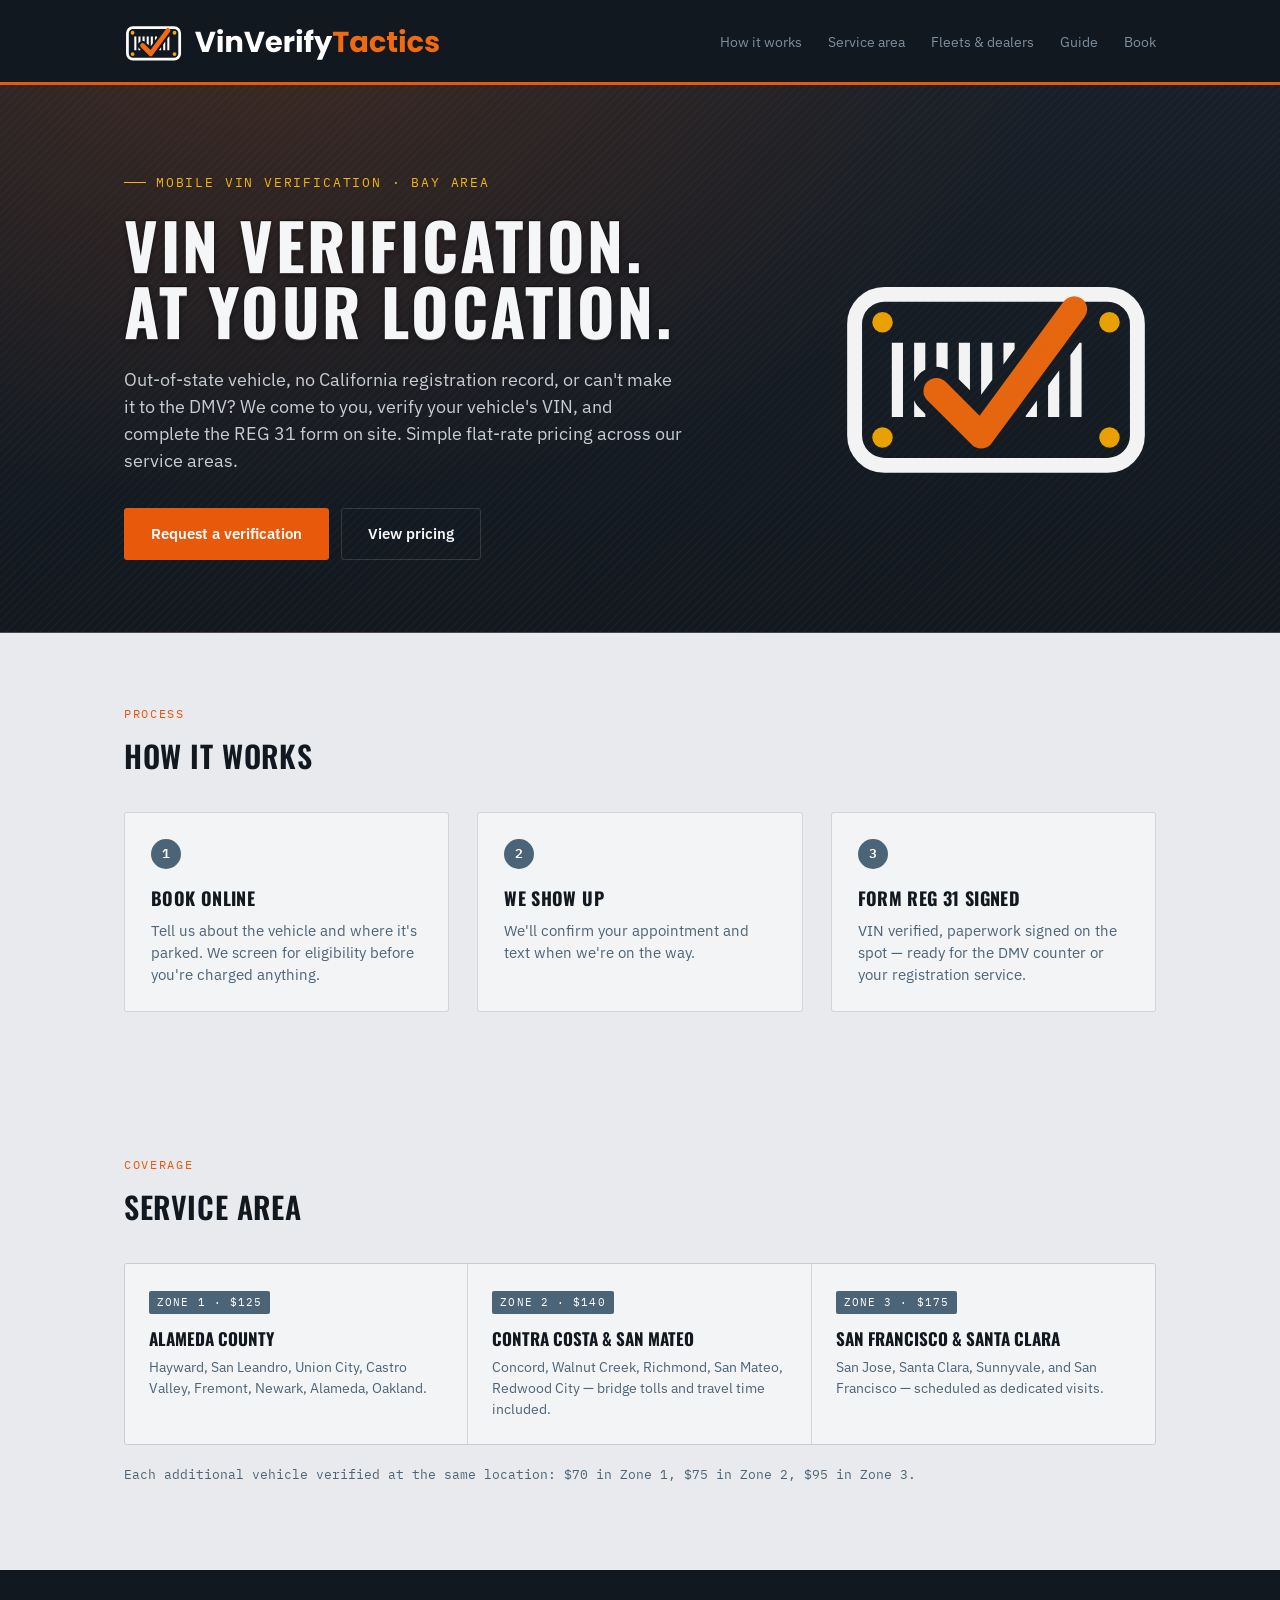
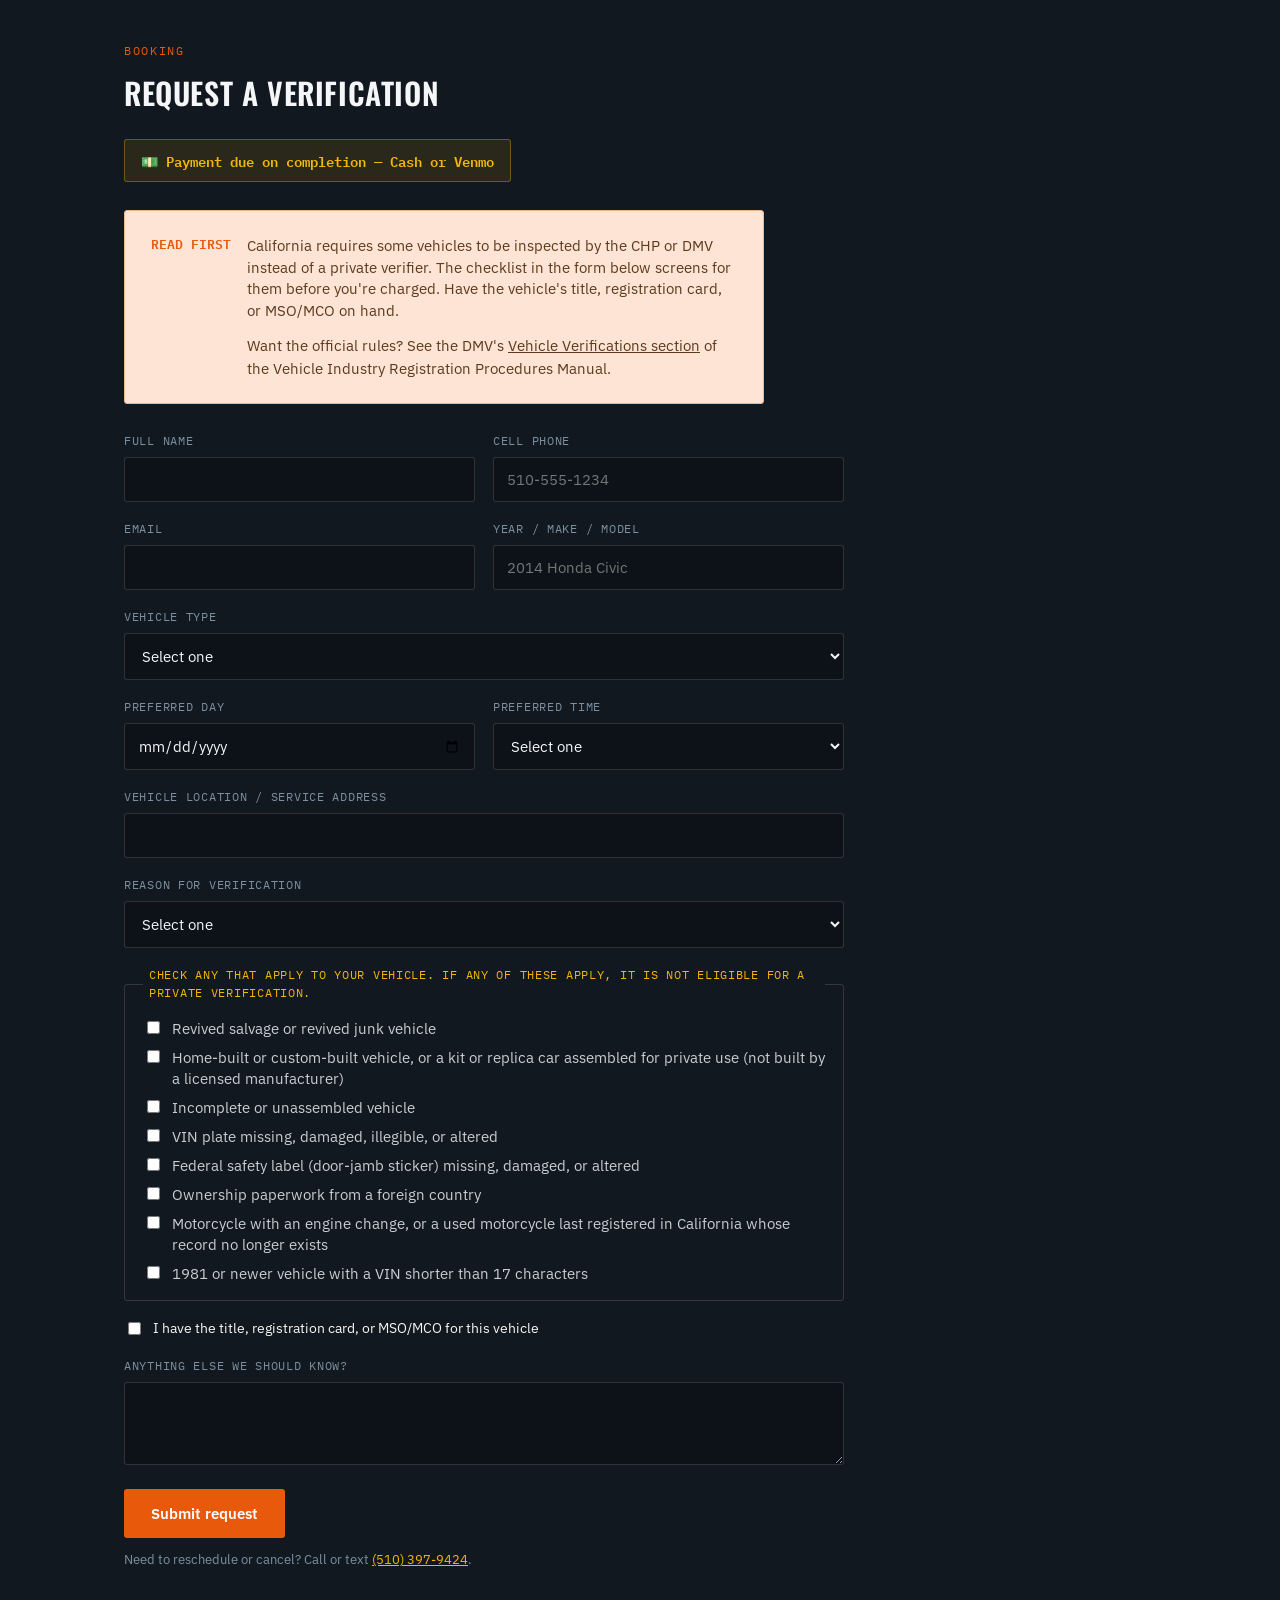
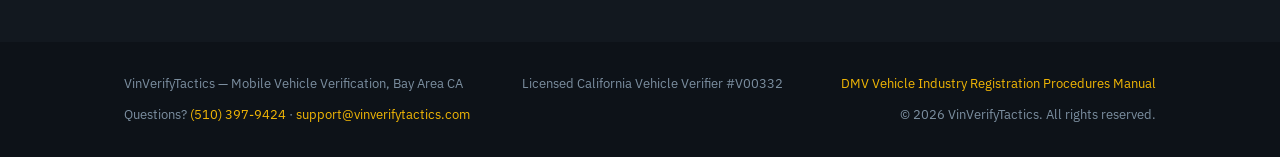
==== commit 9b037af6: "Booking form: phone placeholder hint Co-Authored-By: Claude Sonnet 5.5 <noreply@anthropic.com> Claud" ====
--- a/index.html
+++ b/index.html
@@ -116,14 +116,15 @@
       Request received. We'll text or email you shortly to confirm your appointment window.
     </div>
 
-    <form id="booking-form" class="form-grid" action="https://formspree.io/f/xjyvkedd" method="POST">
+    <form id="booking-form" class="form-grid" action="https://script.google.com/macros/s/AKfycbyxNmEJ1W0MXICKyRXH7Bv6Y13oUIhuGWmc4XSgSFPGG-41zohf6oNIK35yRVyzWBAO/exec" method="POST">
+      <div style="position:absolute;left:-9999px;top:auto;width:1px;height:1px;overflow:hidden" aria-hidden="true"><label>Leave this field empty<input type="text" name="_gotcha" tabindex="-1" autocomplete="off"></label></div>
       <div>
         <label for="name">Full name</label>
         <input type="text" id="name" name="name" required>
       </div>
       <div>
         <label for="phone">Cell phone</label>
-        <input type="tel" id="phone" name="phone" required>
+        <input type="tel" id="phone" name="phone" placeholder="510-555-1234" autocomplete="tel" inputmode="tel" required>
       </div>
       <div>
         <label for="email">Email</label>
